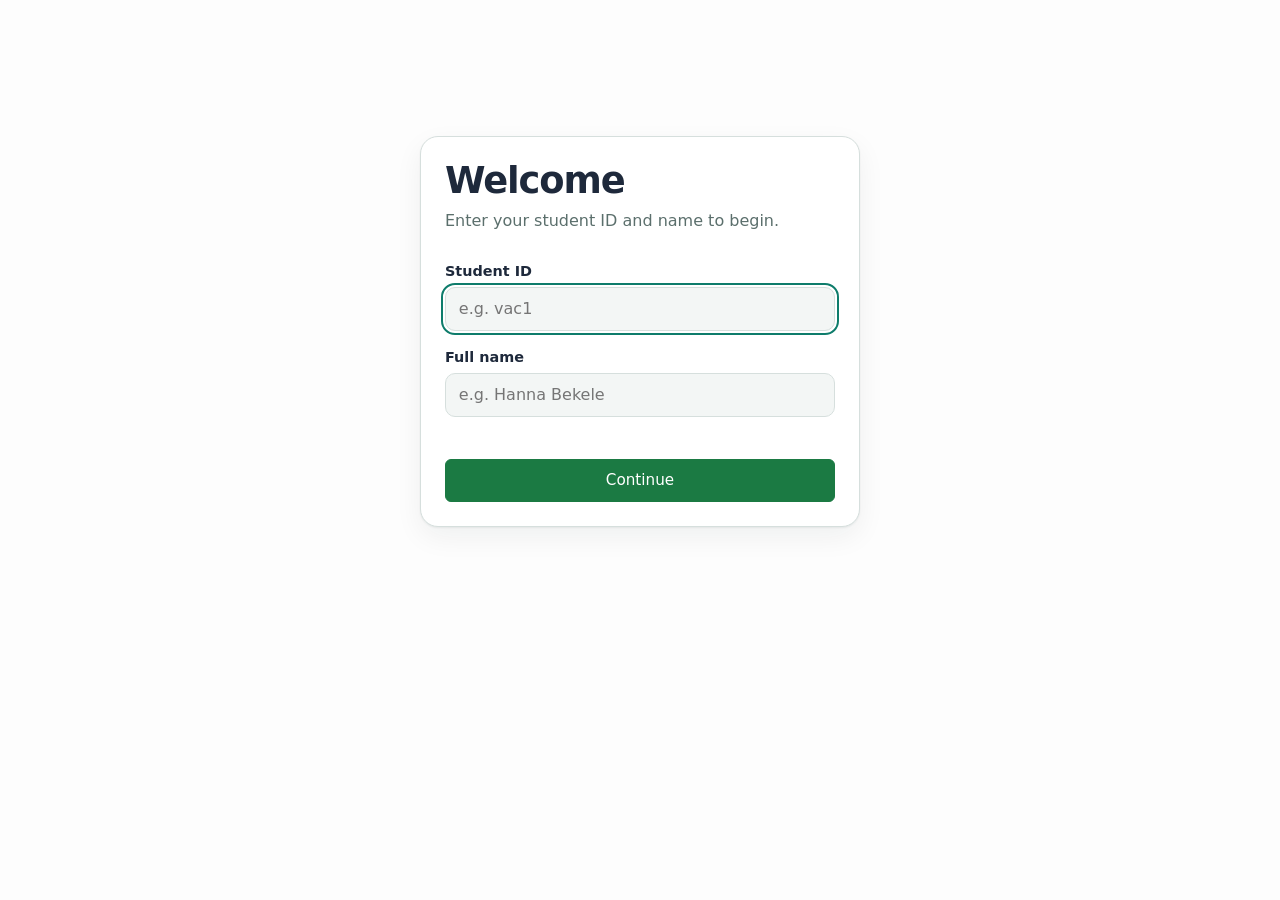
==== index.html @ 5c03b999 "Update index.html" ====
<!DOCTYPE html>
<html lang="en">
<head>
<meta charset="utf-8">
<meta name="viewport" content="width=device-width,initial-scale=1">
<title>Practice Quizzes</title>
<meta name="description" content="Practice quizzes arranged just for you.">
<link rel="stylesheet" href="style.css">
<style>
  :root {
    --osz: 1.05rem;
    --primary: #1b7a43;
    --primary-hover: #156336;
    --danger: #dc2626;
    --text: #1e293b;
    --text-muted: #64748b;
    --bg-badge: #e9ecef;
  }

  body {
    font-family: system-ui, -apple-system, BlinkMacSystemFont, "Segoe UI", Roboto, sans-serif;
    color: var(--text);
    margin: 0;
    padding: 1.5rem 1rem;
    display: flex;
    justify-content: center;
    background-color: #fdfdfd;
  }

  main {
    width: 100%;
    max-width: 680px;
  }

  /* Question Header */
  .q {
    font-size: var(--osz);
    font-weight: 600;
    line-height: 1.5;
    margin: 1.25rem 0 1rem;
  }
  .q .no {
    font-weight: 700;
    margin-right: 0.25rem;
  }

  /* --- Option Styling --- */
  .opts {
    display: flex;
    flex-direction: column;
    gap: 0.6rem;
    margin: 1.25rem 0;
  }

  .opt {
    display: flex;
    align-items: center;
    gap: 0.85rem;
    padding: 0.5rem 0.75rem;
    border-radius: 8px;
    cursor: pointer;
    user-select: none;
    font-size: var(--osz);
    color: var(--text);
    outline: none;
    transition: background-color 0.15s ease;
  }

  .opt:hover {
    background-color: #f8fafc;
  }

  .opt:focus-visible {
    box-shadow: 0 0 0 2px var(--primary);
  }

  /* Circular Badge (Unselected) */
  .opt .ltr {
    width: 32px;
    height: 32px;
    flex-shrink: 0;
    border-radius: 50%;
    background-color: var(--bg-badge);
    color: var(--text-muted);
    font-weight: 700;
    font-size: 0.95rem;
    display: inline-flex;
    align-items: center;
    justify-content: center;
    transition: background-color 0.15s ease, color 0.15s ease;
  }

  /* --- Selected Badge State --- */
  .opt.sel .ltr {
    background-color: var(--primary);
    color: #ffffff;
  }

  .opt.sel {
    font-weight: 500;
    color: #0f172a;
  }

  /* Review / Static Options on Result View */
  .opts.static {
    list-style: none;
    padding: 0;
  }
  .opts.static li {
    display: flex;
    align-items: center;
    gap: 0.75rem;
    padding: 0.4rem 0;
  }
  .opts.static li b {
    width: 28px;
    height: 28px;
    border-radius: 50%;
    background: var(--bg-badge);
    color: var(--text-muted);
    display: inline-flex;
    align-items: center;
    justify-content: center;
  }
  .opts.static li.ok b { background: var(--primary); color: #fff; }
  .opts.static li.bad b { background: var(--danger); color: #fff; }

  /* Navigation & Utility */
  .nav2 {
    display: flex;
    gap: 0.5rem;
    margin-top: 1.5rem;
    justify-content: flex-end;
  }
  .nav2 .exit { margin-right: auto; }
  .btn {
    padding: 0.55rem 1.1rem;
    border-radius: 6px;
    border: 1px solid #cbd5e1;
    background: #fff;
    font-size: 0.95rem;
    cursor: pointer;
  }
  .btn.primary {
    background: var(--primary);
    border-color: var(--primary);
    color: #fff;
    font-weight: 500;
  }
  .btn.primary:hover { background: var(--primary-hover); }
  .btn.ghost { border-color: transparent; background: transparent; }
  .btn.ghost:hover { background: #f1f5f9; }
  .btn:disabled { opacity: 0.4; cursor: not-allowed; }

  .rtop {
    display: flex;
    align-items: center;
    gap: 1rem;
    color: var(--text-muted);
    font-size: 0.9rem;
    margin-bottom: 1rem;
  }
  .prog {
    flex: 1;
    height: 6px;
    background: #e2e8f0;
    border-radius: 99px;
    overflow: hidden;
  }
  .prog i {
    display: block;
    height: 100%;
    background: var(--primary);
  }
  .exp {
    margin-top: 1rem;
    padding: 0.85rem;
    background: #f8fafc;
    border-left: 4px solid var(--primary);
    border-radius: 4px;
  }
  .toast {
    position: fixed;
    bottom: 1.5rem;
    left: 50%;
    transform: translateX(-50%);
    background: #1e293b;
    color: #fff;
    padding: 0.6rem 1.2rem;
    border-radius: 99px;
    font-size: 0.9rem;
  }
</style>
</head>
<body>
<main id="app"></main>
<div class="toast" id="toast" role="status" hidden></div>

<script src="common.js"></script>
<script>
window.$ = window.$ || (s => document.querySelector(s));
window.L = window.L || ['A', 'B', 'C', 'D', 'E', 'F', 'G', 'H'];
window.esc = window.esc || (s => String(s ?? '').replace(/&/g, '&amp;').replace(/</g, '&lt;').replace(/>/g, '&gt;').replace(/"/g, '&quot;'));
window.lsJSON = window.lsJSON || ((k, d) => { try { return JSON.parse(localStorage.getItem(k)) ?? d; } catch { return d; } });
window.lsSet = window.lsSet || ((k, v) => localStorage.setItem(k, v));
window.lsDel = window.lsDel || (k => localStorage.removeItem(k));
window.toast = window.toast || (m => {
  const t = $('#toast'); if (!t) return;
  t.textContent = m; t.hidden = false;
  clearTimeout(t._t); t._t = setTimeout(() => (t.hidden = true), 2600);
});
window.setStatus = window.setStatus || ((id, m, c) => {
  const el = $('#' + id); if (!el) return;
  el.textContent = m; el.className = 'status ' + (c || '');
});

const ALLOWED_IDS = Array.from({length: 10}, (_, i) => 'vac' + (i + 1));
const RESULTS_URL = '';
const TAGLINE = 'Practice quizzes. Your questions are arranged just for you.';
const normId = s => s.replace(/\s+/g, '').toLowerCase();
const isAllowed = id => ALLOWED_IDS.includes(normId(id));

/* ---- data ---- */
const SAMPLE = [
  { q: 'Compassion means deep sympathy for suffering plus a strong desire to:', o: ['Ignore it', 'Transfer the patient', 'Alleviate it', 'Record it'], a: 2, e: 'Compassion involves both feeling empathy and taking action to help.' },
  { q: 'Which Gradle property generates the package for the R class and BuildConfig?', o: ['applicationId', 'namespace', 'versionName', 'packageName'], a: 1, e: 'namespace controls where R and BuildConfig are generated.' },
  { q: 'What uniquely identifies your app on a device and on Google Play?', o: ['Namespace', 'Source package folder', 'Application ID', 'App label'], a: 2, e: 'The application ID is the identity of the app.' }
];
const DEMO = { id: 'demo', title: 'Sample quiz', count: SAMPLE.length };
let index = null, indexErr = false;

async function loadIndex() {
  try {
    const r = await fetch('quizzes/index.json?v=' + Date.now(), { cache: 'no-store' });
    if (!r.ok) throw 0;
    index = (await r.json()).quizzes || [];
    indexErr = false;
  } catch {
    index = [DEMO];
    indexErr = true;
  }
  return index;
}

async function loadQuiz(id) {
  if (id === 'demo') return { title: DEMO.title, questions: SAMPLE };
  const r = await fetch(`quizzes/${encodeURIComponent(id)}.json?v=${Date.now()}`, { cache: 'no-store' });
  if (!r.ok) throw new Error('Could not load that quiz.');
  return r.json();
}

/* ---- identity & shuffle ---- */
const me = {
  get() { const o = lsJSON('qm-student', null); return o && o.id && o.name && isAllowed(o.id) ? o : null; },
  set(id, name) { id = id.trim(); lsSet('qm-student', JSON.stringify({ id, name: name.trim().replace(/\s+/g, ' '), key: normId(id) })); },
  clear() { lsDel('qm-student'); }
};

function hash32(s) {
  let h = 1779033703 ^ s.length;
  for (let i = 0; i < s.length; i++) {
    h = Math.imul(h ^ s.charCodeAt(i), 3432918353);
    h = h << 13 | h >>> 19;
  }
  h = Math.imul(h ^ h >>> 16, 2246822507);
  h = Math.imul(h ^ h >>> 13, 3266489909);
  return (h ^= h >>> 16) >>> 0;
}

function seeded(seed) {
  let a = hash32(seed);
  return () => {
    a |= 0; a = a + 0x6D2B79F5 | 0;
    let t = Math.imul(a ^ a >>> 15, 1 | a);
    t = t + Math.imul(t ^ t >>> 7, 61 | t) ^ t;
    return ((t ^ t >>> 14) >>> 0) / 4294967296;
  };
}

function shuffleWith(arr, rand) {
  const a = [...arr];
  for (let n = a.length - 1; n > 0; n--) {
    const j = Math.floor(rand() * (n + 1));
    [a[n], a[j]] = [a[j], a[n]];
  }
  return a;
}

const FIXED = /\b(?:all|none|both|neither)\s+(?:of\s+)?(?:the\s+)?(?:above|these|them)\b|\b(?:both\s+)?\(?[A-D]\)?\s+(?:and|&|or)\s+\(?[A-D]\)?\b|\bany of the above\b/i;

function personalize(questions, key, quizId) {
  const rand = seeded(key + '|' + quizId);
  return shuffleWith(questions.map((q, i) => ({ ...q, qi: i })), rand).map(q => {
    if (q.o.some(t => FIXED.test(t))) return { ...q, om: q.o.map((_, i) => i) };
    const perm = shuffleWith(q.o.map((_, i) => i), rand);
    return { ...q, o: perm.map(i => q.o[i]), a: q.a > -1 ? perm.indexOf(q.a) : -1, om: perm };
  });
}

/* ---- stats & sync ---- */
const bkey = id => (me.get()?.key || '') + ':' + id;
const bump = k => { const a = lsJSON('qm-att', {}); a[k] = (a[k] || 0) + 1; lsSet('qm-att', JSON.stringify(a)); return a[k]; };
const setBest = (id, r, t) => { id = bkey(id); const b = lsJSON('qm-best', {}), o = b[id]; if (!o || r / t >= o.r / o.t) b[id] = { r, t }; lsSet('qm-best', JSON.stringify(b)); };
const prefs = { get: () => lsJSON('qm-prefs', {}), set(p) { lsSet('qm-prefs', JSON.stringify({ ...this.get(), ...p })); } };
const outbox = { get: () => lsJSON('qm-outbox', []), set(a) { lsSet('qm-outbox', JSON.stringify(a)); } };

function submitResult(right, total) {
  if (!RESULTS_URL || !total || R.sent) return;
  R.sent = true;
  const st = me.get();
  outbox.set([...outbox.get(), {
    sid: Math.random().toString(36).slice(2) + Date.now().toString(36),
    quizId: R.id, title: R.title, studentId: st.id, name: st.name,
    attempt: R.counted, score: right, total, secs: Math.round((Date.now() - R.t0) / 1000),
    answers: R.Q.map((q, k) => ({ qi: q.qi, oi: R.picks[k] == null ? -1 : q.om[R.picks[k]] }))
  }]);
  flushOutbox(true);
}

let flushing = false;
async function flushOutbox(show) {
  if (!RESULTS_URL || flushing) return;
  flushing = true;
  try {
    while (outbox.get().length > 0) {
      const p = outbox.get()[0];
      const r = await fetch(RESULTS_URL, {
        method: 'POST',
        headers: { 'Content-Type': 'text/plain;charset=utf-8' },
        body: JSON.stringify(p)
      });
      if (!r.ok) throw 0;
      const j = await r.json();
      if (!j.ok && j.error !== 'unknown student') throw 0;
      outbox.set(outbox.get().filter(x => x.sid !== p.sid));
    }
    if (show) setStatus('sub-st', 'Result submitted successfully.', 'ok');
  } catch {
    if (show) setStatus('sub-st', 'Result saved locally. It will sync automatically next time.', 'err');
  } finally {
    flushing = false;
  }
}

/* ---- views ---- */
let R = null;
const SZ = { s: '.95rem', m: '1.05rem', l: '1.25rem' };

function viewRegister() {
  $('#app').innerHTML = `<div class="reg panel"><h1>Welcome</h1>
  <p class="lede">Enter your student ID and name to begin.</p>
  <form id="reg" novalidate>
    <label class="f" for="r-id">Student ID</label><input type="text" id="r-id" maxlength="30" autocomplete="off" placeholder="e.g. vac1">
    <label class="f" for="r-name">Full name</label><input type="text" id="r-name" maxlength="60" autocomplete="name" placeholder="e.g. Hanna Bekele">
    <p class="status err" id="r-err" aria-live="polite"></p>
    <button class="btn primary">Continue</button></form></div>`;
  $('#r-id').focus();
  $('#reg').onsubmit = e => {
    e.preventDefault();
    const id = $('#r-id').value.trim(), name = $('#r-name').value.trim(), err = m => setStatus('r-err', m, 'err');
    if (!id) return err('Enter your student ID.');
    if (!isAllowed(id)) return err('This student ID is not registered. Please check and try again.');
    if (name.length < 2) return err('Enter your full name.');
    me.set(id, name);
    route();
  };
}

async function viewLibrary() {
  const st = me.get();
  if (!st) return viewRegister();
  $('#app').innerHTML = '<p class="muted">Loading quizzes…</p>';
  const list = await loadIndex(), p = prefs.get(), b = lsJSON('qm-best', {});
  $('#app').innerHTML = `
  <div class="row between"><h1 style="margin:0">Hi, ${esc(st.name.split(' ')[0])}</h1>
    <button class="btn ghost sm" id="logout">Switch student (${esc(st.id)})</button></div>
  <p class="lede">${esc(TAGLINE)}</p>
  ${indexErr ? '<p class="notice">No published quizzes found yet. Showing sample quiz.</p>' : ''}
  <div class="tools" style="display:flex;justify-content:flex-end;margin:1rem 0;">
    <label class="chk">Text size <select id="osz">${Object.entries({ s: 'Small', m: 'Medium', l: 'Large' }).map(([k, v]) => `<option value="${k}" ${(p.osz || 'm') === k ? 'selected' : ''}>${v}</option>`).join('')}</select></label>
  </div>
  <div class="cards" id="cards"></div>`;
  
  $('#logout').onclick = () => { me.clear(); R = null; route(); };

  const draw = () => {
    $('#cards').innerHTML = list.length ? list.map(x => {
      const s = b[bkey(x.id)], pct = s && Math.round(s.r / s.t * 100);
      return `<article class="qc" style="margin-bottom:1.5rem;padding:1rem;border:1px solid #e2e8f0;border-radius:8px"><h3>${esc(x.title)}</h3>
      <div class="meta" style="margin:0.5rem 0"><span>${x.count} question${x.count === 1 ? '' : 's'}</span>${s ? ` · <span class="chip">Best ${pct}%</span>` : ''}</div>
      <div class="row"><button class="btn primary" data-start="${esc(x.id)}">Start quiz</button></div></article>`;
    }).join('') : '<p class="empty">No quizzes available yet.</p>';
  };
  draw();
  
  const save = () => {
    prefs.set({ osz: $('#osz').value });
    document.documentElement.style.setProperty('--osz', SZ[$('#osz').value]);
  };
  $('#osz').onchange = save;
  save();

  $('#cards').onclick = async e => {
    const btn = e.target.closest('[data-start]');
    if (!btn) return;
    btn.disabled = true;
    try {
      const quiz = await loadQuiz(btn.dataset.start);
      if (!quiz.questions?.length) throw new Error('This quiz is empty.');
      const Q = personalize(quiz.questions, st.key, btn.dataset.start);
      R = { t0: Date.now(), id: btn.dataset.start, title: quiz.title, Q, mode: 'quiz', i: 0, picks: Array(Q.length).fill(null) };
      drawRun();
    } catch (err) {
      toast(err.message || 'Could not open quiz.');
      btn.disabled = false;
    }
  };
}

const head = () => `<div class="rtop"><strong>${esc(R.title)}</strong><div class="prog" aria-hidden="true"><i style="width:${Math.round((R.i + 1) / R.Q.length * 100)}%"></i></div><span class="cnt">${R.i + 1} / ${R.Q.length}</span></div>`;
const drawRun = () => { window.scrollTo({ top: 0 }); drawQuiz(); };

function drawQuiz() {
  const q = R.Q[R.i], p = R.picks[R.i], last = R.i === R.Q.length - 1;
  $('#app').innerHTML = `${head()}
  <h2 class="q"><span class="no">${R.i + 1}.</span> ${esc(q.q)}</h2>
  <div class="opts" role="radiogroup" aria-label="Answers">${q.o.map((t, k) => {
    const c = 'opt' + (p === k ? ' sel' : '');
    const isFocusable = p === k || (p == null && k === 0);
    return `<div class="${c}" data-k="${k}" role="radio" aria-checked="${p === k}" tabindex="${isFocusable ? 0 : -1}"><span class="ltr">${L[k]}</span><span>${esc(t)}</span></div>`;
  }).join('')}</div>
  <div class="nav2"><button class="btn ghost exit" data-act="exit">Exit</button>
    <button class="btn ghost" data-act="prev" ${R.i ? '' : 'disabled'}>Previous</button>
    <button class="btn primary" data-act="next">${last ? 'Finish' : 'Next'}</button></div>`;
}

function pick(k) {
  const q = R.Q[R.i];
  if (k < 0 || k >= q.o.length) return;
  R.picks[R.i] = k;
  drawQuiz();
  $('.opt.sel')?.focus();
}

function drawResult() {
  window.scrollTo({ top: 0 });
  R.mode = 'result';
  const { Q, picks } = R, n = Q.filter(q => q.a > -1).length, right = Q.filter((q, k) => picks[k] === q.a).length, skipped = picks.filter(p => p == null).length, pct = n ? Math.round(right / n * 100) : 0, st = me.get();
  if (n) setBest(R.id, right, n);
  const attempt = R.counted || (R.counted = bump(bkey(R.id)));
  R.slip = `Quiz: ${R.title}\nStudent: ${st.name} (${st.id})\nScore: ${right} / ${n} (${pct}%)\nAttempt: ${attempt}\nDate: ${new Date().toLocaleString()}`;
  queueMicrotask(() => submitResult(right, n));
  
  $('#app').innerHTML = `
  <div class="panel score" style="text-align:center;margin:1.5rem 0;"><div class="big" style="font-size:2.5rem;font-weight:700;">${right}<small style="font-size:1.2rem;color:var(--text-muted)"> / ${n}</small></div>
    <p>${n ? `${pct}% correct${skipped ? `, ${skipped} unanswered` : ''}. ${pct >= 80 ? 'Strong result!' : pct >= 50 ? 'Good progress. Review misses below.' : 'Review answers below.'}` : 'This quiz has no answer key.'}</p></div>
  <div class="panel" style="padding:1rem;background:#f8fafc;border-radius:8px"><h2>Result slip</h2><pre style="background:#fff;padding:1rem;border:1px solid #e2e8f0;border-radius:4px">${esc(R.slip)}</pre>
    <div class="row" style="margin-top:.8rem;display:flex;gap:0.5rem"><button class="btn sm" data-act="copy">Copy</button></div>
    <p class="status info" id="sub-st" aria-live="polite"></p></div>
  <h2 style="margin:2rem 0 1rem">Answer key</h2>
  ${Q.map((q, k) => {
    const p = picks[k], nk = q.a < 0, ok = p === q.a;
    return `<article class="rev" style="margin-bottom:1.5rem;padding:1rem;border-left:4px solid ${nk || p == null ? '#94a3b8' : ok ? 'var(--primary)' : 'var(--danger)'};background:#fdfdfd;border-radius:4px">
    <div class="rh" style="display:flex;justify-content:space-between;color:var(--text-muted);font-size:0.85rem"><span>Question ${k + 1}</span><span>${nk ? 'No answer' : p == null ? 'Skipped' : ok ? 'Correct' : 'Incorrect'}</span></div>
    <p class="q sm">${esc(q.q)}</p>
    <ul class="opts static">${q.o.map((t, j) => `<li class="${j === q.a ? 'ok' : j === p && !nk ? 'bad' : ''}"><b>${L[j]}</b><span>${esc(t)}</span></li>`).join('')}</ul>
    ${q.e ? `<p class="exp">${esc(q.e)}</p>` : ''}</article>`;
  }).join('')}`;
}

const ACTIONS = {
  exit() { R = null; route(); },
  prev() { R.i--; drawRun(); },
  next() {
    if (R.i === R.Q.length - 1) return drawResult();
    R.i = (R.i + 1) % R.Q.length;
    drawRun();
  },
  copy() { navigator.clipboard?.writeText(R.slip).then(() => toast('Copied'), () => toast('Select text to copy.')); }
};

const route = () => R ? drawRun() : viewLibrary();

/* ---- events ---- */
$('#app').addEventListener('click', e => {
  if (!R) return;
  const o = e.target.closest('.opts .opt[data-k]');
  if (o && R.mode === 'quiz') return pick(+o.dataset.k);
  const a = e.target.closest('[data-act]');
  if (a) ACTIONS[a.dataset.act]?.();
});

$('#app').addEventListener('keydown', e => {
  if (!R || (e.key !== ' ' && e.key !== 'Enter')) return;
  if (R.mode === 'quiz' && e.target.matches('.opts .opt[data-k]')) { e.preventDefault(); pick(+e.target.dataset.k); }
});

addEventListener('keydown', e => {
  if (!R || R.mode === 'result' || e.target.matches('textarea,input,select') || e.ctrlKey || e.metaKey || e.altKey) return;
  if (e.key === 'ArrowRight') return ACTIONS.next();
  if (e.key === 'ArrowLeft' && R.i > 0) return ACTIONS.prev();
  if (R.mode === 'quiz') {
    const d = /^[1-8]$/.test(e.key) ? +e.key - 1 : e.key.length === 1 ? 'abcdefgh'.indexOf(e.key.toLowerCase()) : -1;
    if (d > -1) pick(d);
  }
});

route();
if (me.get()) flushOutbox(false);
</script>
</body>
</html>
---- style.css ----
:root{color-scheme:light dark;--bg:#f3f6f5;--panel:#fff;--ink:#112220;--muted:#5b6f6c;--line:#d6dfdd;--accent:#0e7c6b;--on:#fff;--soft:#e3f2ef;--ok:#17803f;--bad:#c2412d;--warn:#9a6700;--shadow:0 1px 2px #11222010,0 10px 28px #1122200f}
@media(prefers-color-scheme:dark){:root{--bg:#0c1413;--panel:#132120;--ink:#e6efed;--muted:#8fa5a1;--line:#243736;--accent:#3cc9b0;--on:#06201b;--soft:#173331;--ok:#4cd18a;--bad:#ff8b78;--warn:#e3b341;--shadow:none}}
*{box-sizing:border-box}
[hidden]{display:none!important}
body{margin:0;background:var(--bg);color:var(--ink);font:400 1rem/1.55 ui-sans-serif,system-ui,-apple-system,"Segoe UI",Roboto,sans-serif;min-height:100vh;-webkit-text-size-adjust:100%}
:focus-visible{outline:2px solid var(--accent);outline-offset:2px}
main{max-width:980px;margin:0 auto;padding:clamp(1.5rem,5vw,3rem) 1.1rem 3rem}
h1{font-size:clamp(1.9rem,6vw,2.7rem);line-height:1.1;letter-spacing:-.03em;margin:0 0 .5rem}
h2{font-size:1.2rem;margin:0 0 .6rem}
.lede{color:var(--muted);margin:0 0 1.6rem;max-width:56ch}
.panel{background:var(--panel);border:1px solid var(--line);border-radius:18px;padding:clamp(1rem,3vw,1.5rem);box-shadow:var(--shadow);margin-bottom:1.1rem}
.btn{font:inherit;font-weight:600;border:1px solid var(--line);background:var(--panel);color:inherit;padding:.6rem 1.05rem;border-radius:10px;cursor:pointer;transition:background .15s,transform .1s;display:inline-block}
.btn:hover{background:var(--soft)}
.btn:active{transform:scale(.98)}
.btn.primary{background:var(--accent);border-color:var(--accent);color:var(--on)}
.btn.primary:hover{filter:brightness(1.08)}
.btn.ghost{border-color:transparent;background:none;color:var(--muted)}
.btn.ghost:hover{background:var(--soft);color:var(--ink)}
.btn.danger{color:var(--bad)}
.btn.sm{padding:.3rem .7rem;font-size:.88rem}
.btn:disabled{opacity:.45;cursor:not-allowed}
.row{display:flex;flex-wrap:wrap;gap:.5rem;align-items:center}
.between{justify-content:space-between;align-items:baseline;margin-bottom:.4rem}
.muted{color:var(--muted)}
input[type=text],input[type=password],input[type=search],textarea,select{font:inherit;color:inherit;background:var(--bg);border:1.5px solid var(--line);border-radius:10px;padding:.55rem .8rem;width:100%}
select{width:auto}
textarea{min-height:200px;resize:vertical;font:.9rem/1.5 ui-monospace,monospace}
textarea.drag{border-color:var(--accent);background:var(--soft)}
label.f{display:block;font-weight:600;font-size:.9rem;margin:.9rem 0 .3rem}
label.f small{font-weight:400;color:var(--muted)}
.chk{display:flex;gap:.5rem;align-items:center;cursor:pointer;font-size:.95rem}
.chk input{accent-color:var(--accent);width:1.05rem;height:1.05rem}
.chip{display:inline-block;padding:.1rem .55rem;border-radius:99px;background:var(--soft);font-weight:600;font-size:.8rem}
.chip.ok{background:color-mix(in srgb,var(--ok) 18%,transparent);color:var(--ok)}
.chip.warn{background:color-mix(in srgb,var(--warn) 18%,transparent);color:var(--warn)}
.status{font-size:.92rem;margin:.6rem 0 0;min-height:1.3em}
.status.ok{color:var(--ok)}.status.err{color:var(--bad)}.status.info{color:var(--muted)}
.toast{position:fixed;left:50%;bottom:1.2rem;transform:translateX(-50%);background:var(--ink);color:var(--bg);padding:.65rem 1.1rem;border-radius:12px;font-weight:600;box-shadow:0 8px 30px #0004;z-index:20;max-width:90vw}
.reg{max-width:440px;margin:clamp(1rem,10vh,4rem) auto 0}
.reg h1{font-size:clamp(1.8rem,6vw,2.3rem)}
.reg .btn{width:100%;margin-top:.8rem}
pre{background:var(--bg);border:1px solid var(--line);border-radius:10px;padding:.8rem 1rem;overflow-x:auto;font:.85rem/1.5 ui-monospace,monospace;white-space:pre-wrap;margin:.5rem 0 0}
code{font:.88em ui-monospace,monospace;background:var(--bg);padding:.1em .35em;border-radius:5px}
details{color:var(--muted);font-size:.92rem;margin-top:.8rem}
summary{cursor:pointer;font-weight:600;color:var(--ink)}
.no{color:var(--accent);font-weight:700}

/* letter bubbles */
.ltr{flex:none;display:grid;place-items:center;width:1.8em;height:1.8em;border-radius:50%;font:inherit;font-size:.9em;font-weight:700;color:var(--muted);background:none;border:1.5px solid var(--line);transition:.15s}
.opt:hover .ltr,.ed .ltr:hover{color:var(--accent);border-color:var(--accent)}
.opt.sel .ltr{border-color:var(--accent);color:var(--ink);background:var(--soft)}
.opt.ok .ltr{border-color:var(--ok);color:var(--on);background:var(--ok)}
.opt.bad .ltr{border-color:var(--bad);color:var(--on);background:var(--bad)}

/* student: library */
.tools{display:flex;flex-wrap:wrap;gap:.8rem 1.4rem;align-items:center;margin-bottom:1.2rem}
.tools .search{flex:1 1 220px}
.cards{display:grid;grid-template-columns:repeat(auto-fill,minmax(270px,1fr));gap:1rem}
.qc{background:var(--panel);border:1px solid var(--line);border-radius:16px;padding:1.1rem;display:flex;flex-direction:column;gap:.5rem;box-shadow:var(--shadow);transition:transform .15s,border-color .15s}
.qc:hover{transform:translateY(-2px);border-color:var(--accent)}
.qc h3{margin:0;font-size:1.1rem;line-height:1.3;overflow-wrap:anywhere}
.meta{display:flex;flex-wrap:wrap;gap:.4rem;color:var(--muted);font-size:.85rem}
.qc .row{margin-top:auto;padding-top:.5rem}
.empty{text-align:center;padding:2.5rem 1rem;color:var(--muted)}
.notice{padding:.7rem 1rem;border-radius:12px;background:var(--soft);font-size:.92rem;margin-bottom:1rem}

/* student: run */
.rtop{display:flex;align-items:center;gap:.8rem;margin-bottom:1.2rem}
.rtop strong{overflow:hidden;text-overflow:ellipsis;white-space:nowrap}
.prog{flex:1;height:6px;background:var(--line);border-radius:9px;overflow:hidden;min-width:60px}
.prog i{display:block;height:100%;background:var(--accent);transition:width .3s}
.cnt{color:var(--muted);font-weight:600;font-size:.9rem;white-space:nowrap}
.q{font-size:clamp(1.2rem,4vw,1.5rem);line-height:1.35;font-weight:600;margin:0 0 1.25rem;white-space:pre-wrap;overflow-wrap:anywhere}
.q.sm{font-size:1.05rem;margin-bottom:.8rem}
.opts{display:grid;gap:.25rem;list-style:none;margin:0;padding:0;font-size:var(--osz,1.1rem)}
.opt{display:flex;gap:.7rem;align-items:flex-start;padding:.45rem .6rem;border-radius:10px;cursor:pointer;transition:background .15s}
.opts .opt:hover{background:var(--soft)}
.opt.lock{cursor:default}.opt.lock:hover{background:none}
.opt>span:last-child{flex:1;padding-top:.15em;overflow-wrap:anywhere}
.static li{display:flex;gap:.6rem;align-items:baseline;padding:.25rem 0}
.static b{flex:none;min-width:1.5em;color:var(--muted)}
.static b::after{content:"."}
.static span{flex:1;overflow-wrap:anywhere}
.static .ok,.static .ok b{color:var(--ok);font-weight:700}
.static .bad,.static .bad b{color:var(--bad);font-weight:700}
.static em{font-style:normal;font-size:.82rem;font-weight:600;white-space:nowrap}
.exp{margin:1.1rem 0 0;padding:.8rem 1rem;border-left:3px solid var(--accent);background:var(--soft);border-radius:0 10px 10px 0;overflow-wrap:anywhere}
.nav2{display:flex;justify-content:space-between;gap:.6rem;margin-top:1.75rem}
.nav2 .exit{margin-right:auto}
.wrap{perspective:1400px}
.card{display:grid;transform-style:preserve-3d;transition:transform .55s cubic-bezier(.3,.7,.2,1);cursor:pointer;border-radius:18px}
.card.flipped{transform:rotateY(180deg)}
.face{grid-area:1/1;display:flex;flex-direction:column;min-height:340px;padding:clamp(1.1rem,4vw,1.75rem);background:var(--panel);border:1px solid var(--line);border-radius:18px;box-shadow:var(--shadow);backface-visibility:hidden;-webkit-backface-visibility:hidden}
.back{transform:rotateY(180deg);background:var(--soft)}
.back .exp{background:var(--panel)}
.qno{margin:0 0 .8rem;color:var(--muted);font-weight:600}
.hint{margin:auto 0 0;padding-top:1rem;color:var(--muted);font-size:.88rem;text-align:center}
.ans{display:flex;gap:.9rem;align-items:flex-start;font-size:1.25rem;font-weight:600;line-height:1.4}
.ans b{flex:none;width:2.4rem;height:2.4rem;display:grid;place-items:center;border-radius:10px;background:var(--ok);color:var(--on)}
.ans span{padding-top:.3rem;overflow-wrap:anywhere}
.score{text-align:center;padding:1.5rem 1rem}
.big{font-size:clamp(3.5rem,16vw,5.5rem);font-weight:700;letter-spacing:-.04em;line-height:1}
.big small{font-size:.4em;color:var(--muted);font-weight:500;letter-spacing:0}
.score p{color:var(--muted);margin:.6rem 0 0}
.actions{display:flex;flex-wrap:wrap;justify-content:center;gap:.6rem;margin:1.2rem 0}
.rev{background:var(--panel);border:1px solid var(--line);border-left-width:4px;border-radius:14px;padding:1rem 1.1rem;margin-bottom:.9rem}
.rev.ok{border-left-color:var(--ok)}.rev.bad{border-left-color:var(--bad)}.rev.skip{border-left-color:var(--muted)}
.rh{display:flex;justify-content:space-between;color:var(--muted);font-weight:600;margin-bottom:.4rem}
.rev.ok .rh span:last-child{color:var(--ok)}.rev.bad .rh span:last-child{color:var(--bad)}

/* teacher */
.grid2{display:grid;grid-template-columns:1fr 1fr;gap:.8rem}
@media(max-width:560px){.grid2{grid-template-columns:1fr}}
.steps{counter-reset:s}
.steps>.panel.n>h2::before{counter-increment:s;content:counter(s);display:inline-grid;place-items:center;width:1.7rem;height:1.7rem;margin-right:.6rem;border-radius:50%;background:var(--accent);color:var(--on);font-size:.9rem}
.ed{border:1px solid var(--line);border-radius:12px;padding:.8rem .9rem;margin-top:.7rem;background:var(--bg)}
.ed.miss{border-color:var(--warn)}
.edh{display:flex;gap:.6rem;align-items:flex-start;font-weight:600;overflow-wrap:anywhere}
.edh span{flex:1;white-space:pre-wrap}
.ed .opt{align-items:center;padding:.2rem 0;font-size:.97rem;cursor:default}
.ed .ltr{cursor:pointer}
.ed input{margin-top:.4rem;font-size:.9rem;padding:.4rem .7rem}
.list{list-style:none;margin:0;padding:0}
.list li{display:flex;flex-wrap:wrap;gap:.5rem;align-items:center;padding:.7rem 0;border-top:1px solid var(--line)}
.list li:first-child{border-top:0}
.list .t{flex:1 1 200px;min-width:0;overflow-wrap:anywhere}
.list small{display:block;color:var(--muted)}
.sticky{position:sticky;bottom:0;background:var(--panel);padding:.8rem 0 .2rem;margin-top:1rem;border-top:1px solid var(--line)}
.foot{margin-top:2rem;color:var(--muted);font-size:.85rem;text-align:center}
@media(prefers-reduced-motion:reduce){*{transition:none!important}}
@media(max-width:520px){.nav2 .btn{padding-inline:.8rem}}
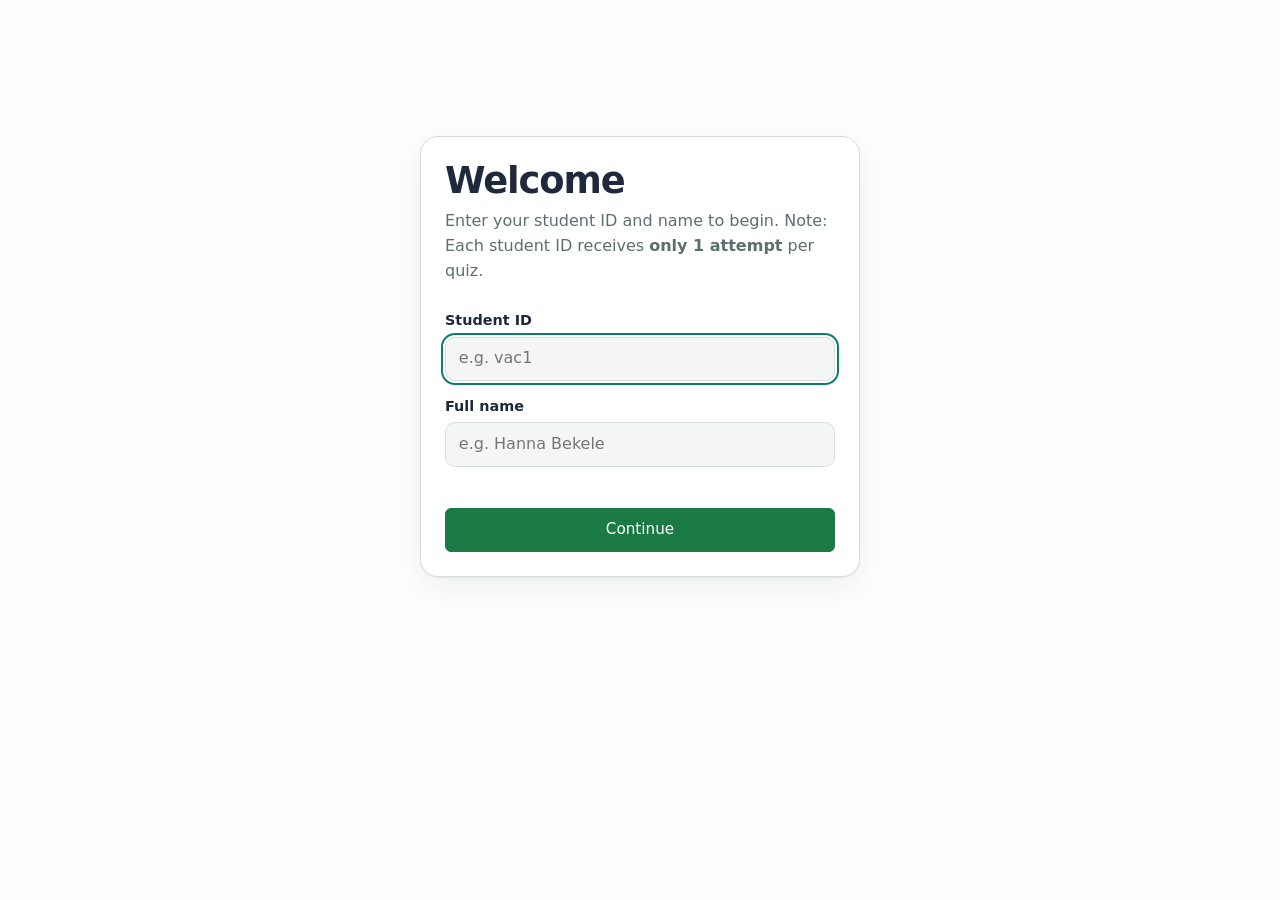
==== commit d3b6d3ec: "Update index.html" ====
--- a/index.html
+++ b/index.html
@@ -150,7 +150,7 @@
   .btn.primary:hover { background: var(--primary-hover); }
   .btn.ghost { border-color: transparent; background: transparent; }
   .btn.ghost:hover { background: #f1f5f9; }
-  .btn:disabled { opacity: 0.4; cursor: not-allowed; }
+  .btn:disabled { opacity: 0.55; cursor: not-allowed; }
 
   .rtop {
     display: flex;
@@ -189,6 +189,16 @@
     padding: 0.6rem 1.2rem;
     border-radius: 99px;
     font-size: 0.9rem;
+    z-index: 999;
+  }
+  .warning-badge {
+    display: inline-block;
+    padding: 0.2rem 0.6rem;
+    background: #fee2e2;
+    color: #991b1b;
+    border-radius: 4px;
+    font-size: 0.8rem;
+    font-weight: 600;
   }
 </style>
 </head>
@@ -216,7 +226,7 @@
 
 const ALLOWED_IDS = Array.from({length: 10}, (_, i) => 'vac' + (i + 1));
 const RESULTS_URL = '';
-const TAGLINE = 'Practice quizzes. Your questions are arranged just for you.';
+const TAGLINE = 'Only one attempt is allowed per student ID. Questions are arranged uniquely for you.';
 const normId = s => s.replace(/\s+/g, '').toLowerCase();
 const isAllowed = id => ALLOWED_IDS.includes(normId(id));
 
@@ -299,6 +309,7 @@
 
 /* ---- stats & sync ---- */
 const bkey = id => (me.get()?.key || '') + ':' + id;
+const hasAttempted = id => (lsJSON('qm-att', {})[bkey(id)] || 0) >= 1;
 const bump = k => { const a = lsJSON('qm-att', {}); a[k] = (a[k] || 0) + 1; lsSet('qm-att', JSON.stringify(a)); return a[k]; };
 const setBest = (id, r, t) => { id = bkey(id); const b = lsJSON('qm-best', {}), o = b[id]; if (!o || r / t >= o.r / o.t) b[id] = { r, t }; lsSet('qm-best', JSON.stringify(b)); };
 const prefs = { get: () => lsJSON('qm-prefs', {}), set(p) { lsSet('qm-prefs', JSON.stringify({ ...this.get(), ...p })); } };
@@ -311,7 +322,7 @@
   outbox.set([...outbox.get(), {
     sid: Math.random().toString(36).slice(2) + Date.now().toString(36),
     quizId: R.id, title: R.title, studentId: st.id, name: st.name,
-    attempt: R.counted, score: right, total, secs: Math.round((Date.now() - R.t0) / 1000),
+    attempt: 1, score: right, total, secs: Math.round((Date.now() - R.t0) / 1000),
     answers: R.Q.map((q, k) => ({ qi: q.qi, oi: R.picks[k] == null ? -1 : q.om[R.picks[k]] }))
   }]);
   flushOutbox(true);
@@ -348,7 +359,7 @@
 
 function viewRegister() {
   $('#app').innerHTML = `<div class="reg panel"><h1>Welcome</h1>
-  <p class="lede">Enter your student ID and name to begin.</p>
+  <p class="lede">Enter your student ID and name to begin. Note: Each student ID receives <strong>only 1 attempt</strong> per quiz.</p>
   <form id="reg" novalidate>
     <label class="f" for="r-id">Student ID</label><input type="text" id="r-id" maxlength="30" autocomplete="off" placeholder="e.g. vac1">
     <label class="f" for="r-name">Full name</label><input type="text" id="r-name" maxlength="60" autocomplete="name" placeholder="e.g. Hanna Bekele">
@@ -372,8 +383,8 @@
   $('#app').innerHTML = '<p class="muted">Loading quizzes…</p>';
   const list = await loadIndex(), p = prefs.get(), b = lsJSON('qm-best', {});
   $('#app').innerHTML = `
-  <div class="row between"><h1 style="margin:0">Hi, ${esc(st.name.split(' ')[0])}</h1>
-    <button class="btn ghost sm" id="logout">Switch student (${esc(st.id)})</button></div>
+  <div class="row between"><h1 style="margin:0">Hi, ${esc(st.name.split(' ')[0])} (${esc(st.id)})</h1>
+    <button class="btn ghost sm" id="logout">Logout</button></div>
   <p class="lede">${esc(TAGLINE)}</p>
   ${indexErr ? '<p class="notice">No published quizzes found yet. Showing sample quiz.</p>' : ''}
   <div class="tools" style="display:flex;justify-content:flex-end;margin:1rem 0;">
@@ -385,10 +396,18 @@
 
   const draw = () => {
     $('#cards').innerHTML = list.length ? list.map(x => {
+      const alreadyDone = hasAttempted(x.id);
       const s = b[bkey(x.id)], pct = s && Math.round(s.r / s.t * 100);
       return `<article class="qc" style="margin-bottom:1.5rem;padding:1rem;border:1px solid #e2e8f0;border-radius:8px"><h3>${esc(x.title)}</h3>
-      <div class="meta" style="margin:0.5rem 0"><span>${x.count} question${x.count === 1 ? '' : 's'}</span>${s ? ` · <span class="chip">Best ${pct}%</span>` : ''}</div>
-      <div class="row"><button class="btn primary" data-start="${esc(x.id)}">Start quiz</button></div></article>`;
+      <div class="meta" style="margin:0.5rem 0">
+        <span>${x.count} question${x.count === 1 ? '' : 's'}</span>
+        ${alreadyDone ? ` · <span class="warning-badge">Completed (${s ? `${s.r}/${s.t}` : 'Attempted'})</span>` : ''}
+      </div>
+      <div class="row">
+        ${alreadyDone
+          ? `<button class="btn" disabled>Completed (No re-takes allowed)</button>`
+          : `<button class="btn primary" data-start="${esc(x.id)}">Start quiz</button>`}
+      </div></article>`;
     }).join('') : '<p class="empty">No quizzes available yet.</p>';
   };
   draw();
@@ -403,12 +422,17 @@
   $('#cards').onclick = async e => {
     const btn = e.target.closest('[data-start]');
     if (!btn) return;
+    const qid = btn.dataset.start;
+    if (hasAttempted(qid)) {
+      toast('You have already taken this quiz. No second attempts are allowed.');
+      return;
+    }
     btn.disabled = true;
     try {
-      const quiz = await loadQuiz(btn.dataset.start);
+      const quiz = await loadQuiz(qid);
       if (!quiz.questions?.length) throw new Error('This quiz is empty.');
-      const Q = personalize(quiz.questions, st.key, btn.dataset.start);
-      R = { t0: Date.now(), id: btn.dataset.start, title: quiz.title, Q, mode: 'quiz', i: 0, picks: Array(Q.length).fill(null) };
+      const Q = personalize(quiz.questions, st.key, qid);
+      R = { t0: Date.now(), id: qid, title: quiz.title, Q, mode: 'quiz', i: 0, picks: Array(Q.length).fill(null) };
       drawRun();
     } catch (err) {
       toast(err.message || 'Could not open quiz.');
@@ -446,14 +470,19 @@
   window.scrollTo({ top: 0 });
   R.mode = 'result';
   const { Q, picks } = R, n = Q.filter(q => q.a > -1).length, right = Q.filter((q, k) => picks[k] === q.a).length, skipped = picks.filter(p => p == null).length, pct = n ? Math.round(right / n * 100) : 0, st = me.get();
+  
+  // Permanently burn/record attempt for this student ID
+  bump(bkey(R.id));
   if (n) setBest(R.id, right, n);
-  const attempt = R.counted || (R.counted = bump(bkey(R.id)));
-  R.slip = `Quiz: ${R.title}\nStudent: ${st.name} (${st.id})\nScore: ${right} / ${n} (${pct}%)\nAttempt: ${attempt}\nDate: ${new Date().toLocaleString()}`;
+  
+  R.slip = `Quiz: ${R.title}\nStudent: ${st.name} (${st.id})\nScore: ${right} / ${n} (${pct}%)\nAttempt: 1 (Final)\nDate: ${new Date().toLocaleString()}`;
   queueMicrotask(() => submitResult(right, n));
   
   $('#app').innerHTML = `
   <div class="panel score" style="text-align:center;margin:1.5rem 0;"><div class="big" style="font-size:2.5rem;font-weight:700;">${right}<small style="font-size:1.2rem;color:var(--text-muted)"> / ${n}</small></div>
-    <p>${n ? `${pct}% correct${skipped ? `, ${skipped} unanswered` : ''}. ${pct >= 80 ? 'Strong result!' : pct >= 50 ? 'Good progress. Review misses below.' : 'Review answers below.'}` : 'This quiz has no answer key.'}</p></div>
+    <p>${n ? `${pct}% correct${skipped ? `, ${skipped} unanswered` : ''}.` : 'This quiz has no answer key.'}</p>
+    <p style="color:var(--text-muted);font-size:0.9rem;">Your attempt has been submitted and recorded. No retakes are permitted.</p>
+  </div>
   <div class="panel" style="padding:1rem;background:#f8fafc;border-radius:8px"><h2>Result slip</h2><pre style="background:#fff;padding:1rem;border:1px solid #e2e8f0;border-radius:4px">${esc(R.slip)}</pre>
     <div class="row" style="margin-top:.8rem;display:flex;gap:0.5rem"><button class="btn sm" data-act="copy">Copy</button></div>
     <p class="status info" id="sub-st" aria-live="polite"></p></div>
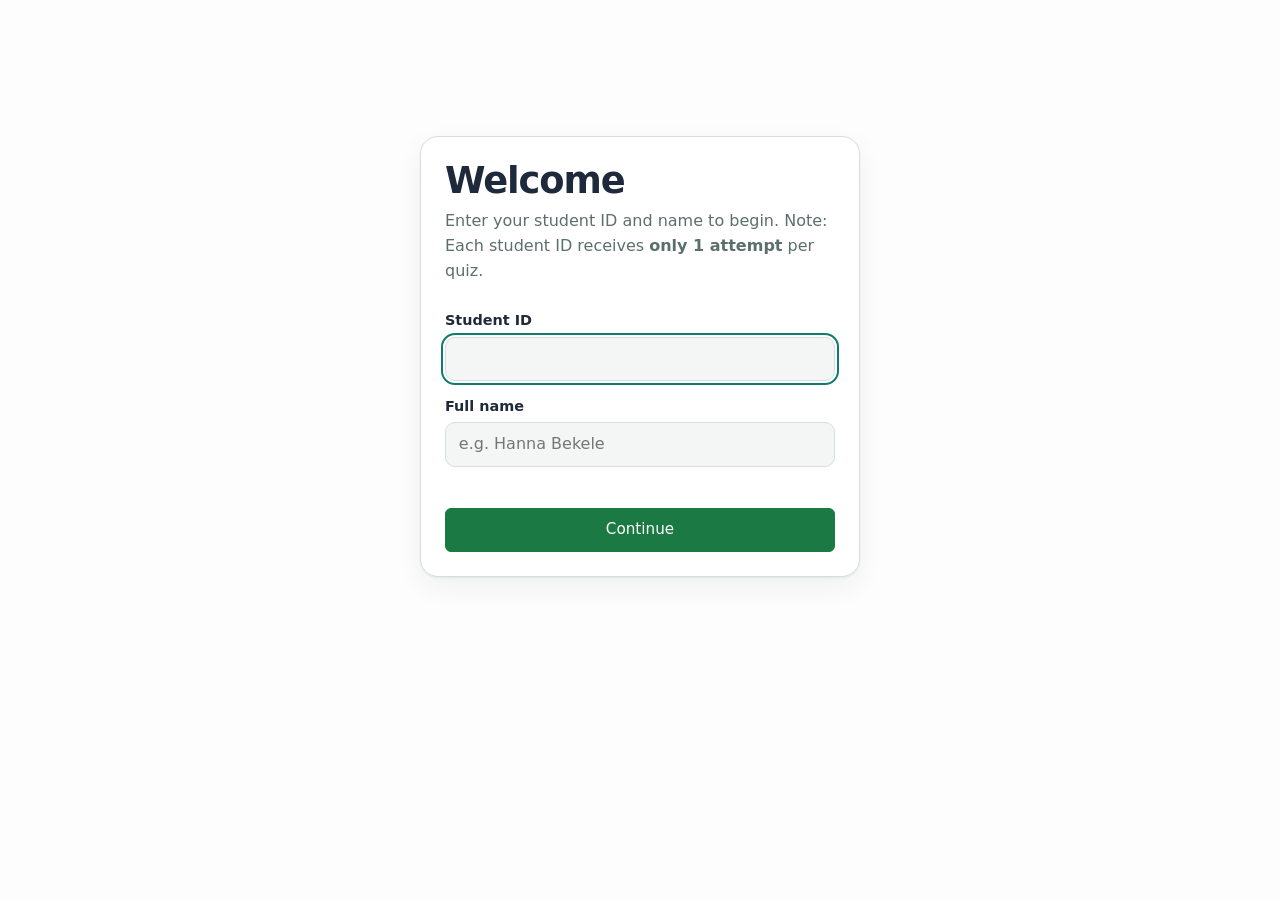
==== commit e064ad7d: "Update index.html" ====
--- a/index.html
+++ b/index.html
@@ -101,30 +101,6 @@
     color: #0f172a;
   }
 
-  /* Review / Static Options on Result View */
-  .opts.static {
-    list-style: none;
-    padding: 0;
-  }
-  .opts.static li {
-    display: flex;
-    align-items: center;
-    gap: 0.75rem;
-    padding: 0.4rem 0;
-  }
-  .opts.static li b {
-    width: 28px;
-    height: 28px;
-    border-radius: 50%;
-    background: var(--bg-badge);
-    color: var(--text-muted);
-    display: inline-flex;
-    align-items: center;
-    justify-content: center;
-  }
-  .opts.static li.ok b { background: var(--primary); color: #fff; }
-  .opts.static li.bad b { background: var(--danger); color: #fff; }
-
   /* Navigation & Utility */
   .nav2 {
     display: flex;
@@ -312,7 +288,6 @@
 const hasAttempted = id => (lsJSON('qm-att', {})[bkey(id)] || 0) >= 1;
 const bump = k => { const a = lsJSON('qm-att', {}); a[k] = (a[k] || 0) + 1; lsSet('qm-att', JSON.stringify(a)); return a[k]; };
 const setBest = (id, r, t) => { id = bkey(id); const b = lsJSON('qm-best', {}), o = b[id]; if (!o || r / t >= o.r / o.t) b[id] = { r, t }; lsSet('qm-best', JSON.stringify(b)); };
-const prefs = { get: () => lsJSON('qm-prefs', {}), set(p) { lsSet('qm-prefs', JSON.stringify({ ...this.get(), ...p })); } };
 const outbox = { get: () => lsJSON('qm-outbox', []), set(a) { lsSet('qm-outbox', JSON.stringify(a)); } };
 
 function submitResult(right, total) {
@@ -355,13 +330,12 @@
 
 /* ---- views ---- */
 let R = null;
-const SZ = { s: '.95rem', m: '1.05rem', l: '1.25rem' };
 
 function viewRegister() {
   $('#app').innerHTML = `<div class="reg panel"><h1>Welcome</h1>
   <p class="lede">Enter your student ID and name to begin. Note: Each student ID receives <strong>only 1 attempt</strong> per quiz.</p>
   <form id="reg" novalidate>
-    <label class="f" for="r-id">Student ID</label><input type="text" id="r-id" maxlength="30" autocomplete="off" placeholder="e.g. vac1">
+    <label class="f" for="r-id">Student ID</label><input type="text" id="r-id" maxlength="30" autocomplete="off">
     <label class="f" for="r-name">Full name</label><input type="text" id="r-name" maxlength="60" autocomplete="name" placeholder="e.g. Hanna Bekele">
     <p class="status err" id="r-err" aria-live="polite"></p>
     <button class="btn primary">Continue</button></form></div>`;
@@ -381,15 +355,12 @@
   const st = me.get();
   if (!st) return viewRegister();
   $('#app').innerHTML = '<p class="muted">Loading quizzes…</p>';
-  const list = await loadIndex(), p = prefs.get(), b = lsJSON('qm-best', {});
+  const list = await loadIndex(), b = lsJSON('qm-best', {});
   $('#app').innerHTML = `
-  <div class="row between"><h1 style="margin:0">Hi, ${esc(st.name.split(' ')[0])} (${esc(st.id)})</h1>
+  <div class="row between" style="display:flex;justify-content:space-between;align-items:center;margin-bottom:0.5rem;"><h1 style="margin:0">Hi, ${esc(st.name.split(' ')[0])} (${esc(st.id)})</h1>
     <button class="btn ghost sm" id="logout">Logout</button></div>
-  <p class="lede">${esc(TAGLINE)}</p>
+  <p class="lede" style="margin-top:0.25rem;margin-bottom:1.5rem;">${esc(TAGLINE)}</p>
   ${indexErr ? '<p class="notice">No published quizzes found yet. Showing sample quiz.</p>' : ''}
-  <div class="tools" style="display:flex;justify-content:flex-end;margin:1rem 0;">
-    <label class="chk">Text size <select id="osz">${Object.entries({ s: 'Small', m: 'Medium', l: 'Large' }).map(([k, v]) => `<option value="${k}" ${(p.osz || 'm') === k ? 'selected' : ''}>${v}</option>`).join('')}</select></label>
-  </div>
   <div class="cards" id="cards"></div>`;
   
   $('#logout').onclick = () => { me.clear(); R = null; route(); };
@@ -397,7 +368,7 @@
   const draw = () => {
     $('#cards').innerHTML = list.length ? list.map(x => {
       const alreadyDone = hasAttempted(x.id);
-      const s = b[bkey(x.id)], pct = s && Math.round(s.r / s.t * 100);
+      const s = b[bkey(x.id)];
       return `<article class="qc" style="margin-bottom:1.5rem;padding:1rem;border:1px solid #e2e8f0;border-radius:8px"><h3>${esc(x.title)}</h3>
       <div class="meta" style="margin:0.5rem 0">
         <span>${x.count} question${x.count === 1 ? '' : 's'}</span>
@@ -411,13 +382,6 @@
     }).join('') : '<p class="empty">No quizzes available yet.</p>';
   };
   draw();
-  
-  const save = () => {
-    prefs.set({ osz: $('#osz').value });
-    document.documentElement.style.setProperty('--osz', SZ[$('#osz').value]);
-  };
-  $('#osz').onchange = save;
-  save();
 
   $('#cards').onclick = async e => {
     const btn = e.target.closest('[data-start]');
@@ -471,7 +435,7 @@
   R.mode = 'result';
   const { Q, picks } = R, n = Q.filter(q => q.a > -1).length, right = Q.filter((q, k) => picks[k] === q.a).length, skipped = picks.filter(p => p == null).length, pct = n ? Math.round(right / n * 100) : 0, st = me.get();
   
-  // Permanently burn/record attempt for this student ID
+  // Permanently mark attempt for this student ID
   bump(bkey(R.id));
   if (n) setBest(R.id, right, n);
   
@@ -485,16 +449,7 @@
   </div>
   <div class="panel" style="padding:1rem;background:#f8fafc;border-radius:8px"><h2>Result slip</h2><pre style="background:#fff;padding:1rem;border:1px solid #e2e8f0;border-radius:4px">${esc(R.slip)}</pre>
     <div class="row" style="margin-top:.8rem;display:flex;gap:0.5rem"><button class="btn sm" data-act="copy">Copy</button></div>
-    <p class="status info" id="sub-st" aria-live="polite"></p></div>
-  <h2 style="margin:2rem 0 1rem">Answer key</h2>
-  ${Q.map((q, k) => {
-    const p = picks[k], nk = q.a < 0, ok = p === q.a;
-    return `<article class="rev" style="margin-bottom:1.5rem;padding:1rem;border-left:4px solid ${nk || p == null ? '#94a3b8' : ok ? 'var(--primary)' : 'var(--danger)'};background:#fdfdfd;border-radius:4px">
-    <div class="rh" style="display:flex;justify-content:space-between;color:var(--text-muted);font-size:0.85rem"><span>Question ${k + 1}</span><span>${nk ? 'No answer' : p == null ? 'Skipped' : ok ? 'Correct' : 'Incorrect'}</span></div>
-    <p class="q sm">${esc(q.q)}</p>
-    <ul class="opts static">${q.o.map((t, j) => `<li class="${j === q.a ? 'ok' : j === p && !nk ? 'bad' : ''}"><b>${L[j]}</b><span>${esc(t)}</span></li>`).join('')}</ul>
-    ${q.e ? `<p class="exp">${esc(q.e)}</p>` : ''}</article>`;
-  }).join('')}`;
+    <p class="status info" id="sub-st" aria-live="polite"></p></div>`;
 }
 
 const ACTIONS = {
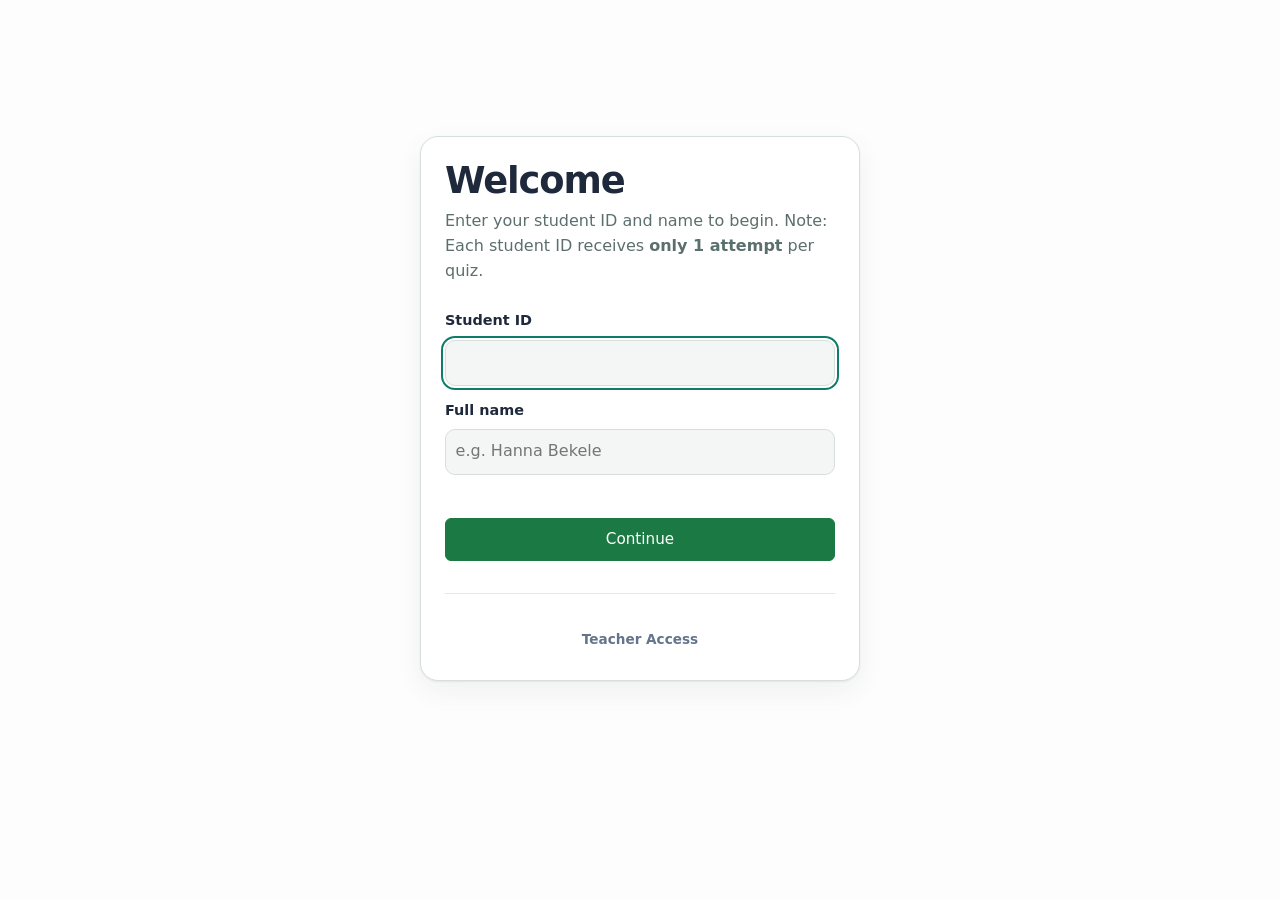
==== commit c8c0c949: "Update index.html" ====
--- a/index.html
+++ b/index.html
@@ -148,13 +148,6 @@
     height: 100%;
     background: var(--primary);
   }
-  .exp {
-    margin-top: 1rem;
-    padding: 0.85rem;
-    background: #f8fafc;
-    border-left: 4px solid var(--primary);
-    border-radius: 4px;
-  }
   .toast {
     position: fixed;
     bottom: 1.5rem;
@@ -175,6 +168,16 @@
     border-radius: 4px;
     font-size: 0.8rem;
     font-weight: 600;
+  }
+  .id-chip {
+    display: inline-flex;
+    align-items: center;
+    gap: 0.4rem;
+    padding: 0.3rem 0.6rem;
+    background: #f1f5f9;
+    border-radius: 4px;
+    font-size: 0.85rem;
+    font-family: monospace;
   }
 </style>
 </head>
@@ -200,11 +203,40 @@
   el.textContent = m; el.className = 'status ' + (c || '');
 });
 
-const ALLOWED_IDS = Array.from({length: 10}, (_, i) => 'vac' + (i + 1));
+/* ---- ID management & persistent store ---- */
+const DEFAULT_IDS = Array.from({length: 10}, (_, i) => 'vac' + (i + 1));
+const idStore = {
+  get() {
+    return lsJSON('qm-allowed-ids', DEFAULT_IDS);
+  },
+  add(newId) {
+    const list = this.get();
+    const clean = normId(newId);
+    if (!list.includes(clean)) {
+      list.push(clean);
+      lsSet('qm-allowed-ids', JSON.stringify(list));
+    }
+    return list;
+  },
+  generate(prefix = 'vac') {
+    const list = this.get();
+    let maxNum = 0;
+    const re = new RegExp('^' + prefix + '(\\d+)$');
+    for (const id of list) {
+      const m = id.match(re);
+      if (m) maxNum = Math.max(maxNum, parseInt(m[1], 10));
+    }
+    const nextId = prefix + (maxNum + 1);
+    this.add(nextId);
+    return nextId;
+  }
+};
+
+const TEACHER_PIN = '1234';
 const RESULTS_URL = '';
 const TAGLINE = 'Only one attempt is allowed per student ID. Questions are arranged uniquely for you.';
 const normId = s => s.replace(/\s+/g, '').toLowerCase();
-const isAllowed = id => ALLOWED_IDS.includes(normId(id));
+const isAllowed = id => idStore.get().includes(normId(id));
 
 /* ---- data ---- */
 const SAMPLE = [
@@ -335,10 +367,21 @@
   $('#app').innerHTML = `<div class="reg panel"><h1>Welcome</h1>
   <p class="lede">Enter your student ID and name to begin. Note: Each student ID receives <strong>only 1 attempt</strong> per quiz.</p>
   <form id="reg" novalidate>
-    <label class="f" for="r-id">Student ID</label><input type="text" id="r-id" maxlength="30" autocomplete="off">
-    <label class="f" for="r-name">Full name</label><input type="text" id="r-name" maxlength="60" autocomplete="name" placeholder="e.g. Hanna Bekele">
-    <p class="status err" id="r-err" aria-live="polite"></p>
-    <button class="btn primary">Continue</button></form></div>`;
+    <label class="f" for="r-id" style="font-weight:600;display:block;margin-top:0.8rem">Student ID</label>
+    <input type="text" id="r-id" maxlength="30" autocomplete="off" style="width:100%;padding:0.6rem;box-sizing:border-box;margin-top:0.2rem">
+    
+    <label class="f" for="r-name" style="font-weight:600;display:block;margin-top:0.8rem">Full name</label>
+    <input type="text" id="r-name" maxlength="60" autocomplete="name" placeholder="e.g. Hanna Bekele" style="width:100%;padding:0.6rem;box-sizing:border-box;margin-top:0.2rem">
+    
+    <p class="status err" id="r-err" aria-live="polite" style="color:var(--danger);margin:0.5rem 0"></p>
+    <button class="btn primary" style="width:100%;margin-top:0.5rem">Continue</button>
+  </form>
+  
+  <div style="margin-top:2rem;padding-top:1rem;border-top:1px solid #e2e8f0;text-align:center;">
+    <button class="btn ghost sm" id="btn-open-teacher" type="button" style="color:var(--text-muted);font-size:0.85rem">Teacher Access</button>
+  </div>
+  </div>`;
+  
   $('#r-id').focus();
   $('#reg').onsubmit = e => {
     e.preventDefault();
@@ -348,6 +391,92 @@
     if (name.length < 2) return err('Enter your full name.');
     me.set(id, name);
     route();
+  };
+
+  $('#btn-open-teacher').onclick = viewTeacherLogin;
+}
+
+function viewTeacherLogin() {
+  $('#app').innerHTML = `<div class="panel" style="padding:1.5rem;border:1px solid #e2e8f0;border-radius:8px">
+    <h2>Teacher Login</h2>
+    <p style="color:var(--text-muted)">Enter Teacher PIN to manage and generate student IDs.</p>
+    <form id="t-form">
+      <label style="font-weight:600;display:block;margin-top:1rem">Teacher PIN</label>
+      <input type="password" id="t-pin" placeholder="Default PIN: 1234" style="width:100%;padding:0.6rem;box-sizing:border-box;margin-top:0.3rem">
+      <p class="status err" id="t-err" style="color:var(--danger);margin:0.5rem 0"></p>
+      <div style="display:flex;gap:0.5rem;margin-top:1rem">
+        <button class="btn primary">Login</button>
+        <button type="button" class="btn ghost" id="t-back">Cancel</button>
+      </div>
+    </form>
+  </div>`;
+  $('#t-pin').focus();
+  $('#t-back').onclick = viewRegister;
+  $('#t-form').onsubmit = e => {
+    e.preventDefault();
+    if ($('#t-pin').value === TEACHER_PIN) {
+      viewTeacherDashboard();
+    } else {
+      setStatus('t-err', 'Incorrect PIN. Try 1234.', 'err');
+    }
+  };
+}
+
+function viewTeacherDashboard() {
+  const renderList = () => {
+    const ids = idStore.get();
+    const attempts = lsJSON('qm-att', {});
+    $('#t-count').textContent = ids.length;
+    $('#t-list').innerHTML = ids.map(id => {
+      const hasUsed = Object.keys(attempts).some(k => k.startsWith(id + ':'));
+      return `<span class="id-chip">${id} ${hasUsed ? '<b style="color:var(--danger)">● used</b>' : '<b style="color:var(--primary)">● new</b>'}</span>`;
+    }).join(' ');
+  };
+
+  $('#app').innerHTML = `<div class="panel" style="padding:1.5rem;border:1px solid #e2e8f0;border-radius:8px">
+    <div style="display:flex;justify-content:space-between;align-items:center;">
+      <h2 style="margin:0">Teacher Dashboard</h2>
+      <button class="btn ghost sm" id="t-exit">Exit to Login</button>
+    </div>
+    <p style="color:var(--text-muted);margin:0.5rem 0 1.5rem">Generate unique student IDs to share with your students.</p>
+    
+    <div style="background:#f8fafc;padding:1rem;border-radius:6px;border:1px solid #e2e8f0;margin-bottom:1.5rem">
+      <h3 style="margin-top:0">Generate Student ID</h3>
+      <div style="display:flex;gap:0.5rem;flex-wrap:wrap">
+        <button class="btn primary" id="btn-gen-one">+ Generate Next ID</button>
+        <button class="btn" id="btn-gen-batch">+ Generate 5 IDs</button>
+      </div>
+      <p id="t-msg" style="margin:0.5rem 0 0;font-weight:600;color:var(--primary)"></p>
+    </div>
+
+    <div style="display:flex;justify-content:space-between;align-items:center;margin-bottom:0.5rem">
+      <h3 style="margin:0">Active Student IDs (<span id="t-count">0</span>)</h3>
+      <button class="btn sm" id="btn-copy-all">Copy All IDs</button>
+    </div>
+    <div id="t-list" style="display:flex;flex-wrap:wrap;gap:0.4rem;max-height:220px;overflow-y:auto;padding:0.75rem;background:#fff;border:1px solid #e2e8f0;border-radius:6px"></div>
+  </div>`;
+
+  renderList();
+
+  $('#t-exit').onclick = viewRegister;
+
+  $('#btn-gen-one').onclick = () => {
+    const newId = idStore.generate('vac');
+    renderList();
+    $('#t-msg').textContent = `Created ID: ${newId}`;
+    toast(`Generated ID: ${newId}`);
+  };
+
+  $('#btn-gen-batch').onclick = () => {
+    let created = [];
+    for (let i = 0; i < 5; i++) created.push(idStore.generate('vac'));
+    renderList();
+    $('#t-msg').textContent = `Generated 5 IDs: ${created.join(', ')}`;
+    toast('5 IDs successfully generated!');
+  };
+
+  $('#btn-copy-all').onclick = () => {
+    navigator.clipboard?.writeText(idStore.get().join(', ')).then(() => toast('All IDs copied to clipboard!'));
   };
 }
 
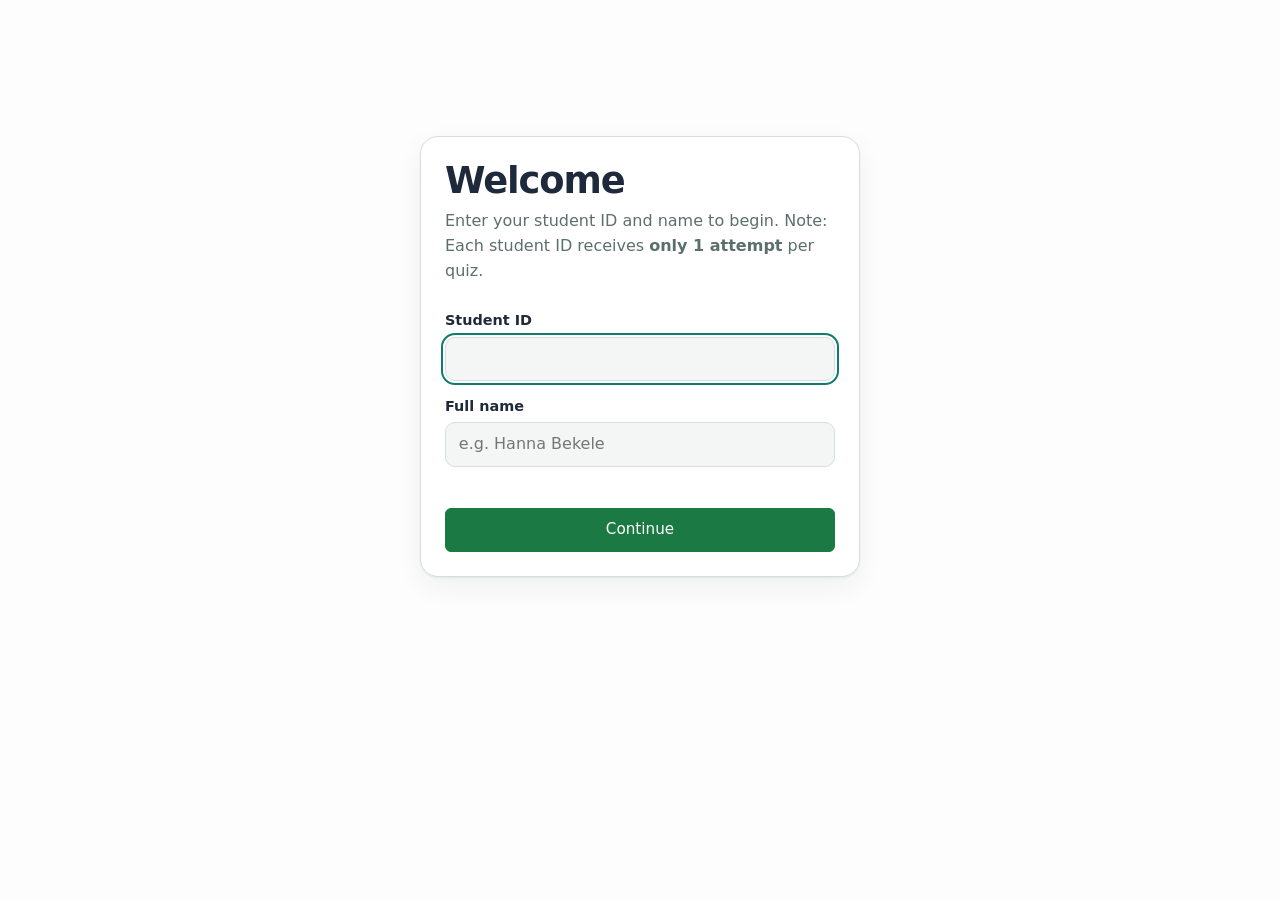
==== commit 77b7f0fe: "Update index.html" ====
--- a/index.html
+++ b/index.html
@@ -148,6 +148,13 @@
     height: 100%;
     background: var(--primary);
   }
+  .exp {
+    margin-top: 1rem;
+    padding: 0.85rem;
+    background: #f8fafc;
+    border-left: 4px solid var(--primary);
+    border-radius: 4px;
+  }
   .toast {
     position: fixed;
     bottom: 1.5rem;
@@ -168,16 +175,6 @@
     border-radius: 4px;
     font-size: 0.8rem;
     font-weight: 600;
-  }
-  .id-chip {
-    display: inline-flex;
-    align-items: center;
-    gap: 0.4rem;
-    padding: 0.3rem 0.6rem;
-    background: #f1f5f9;
-    border-radius: 4px;
-    font-size: 0.85rem;
-    font-family: monospace;
   }
 </style>
 </head>
@@ -203,40 +200,11 @@
   el.textContent = m; el.className = 'status ' + (c || '');
 });
 
-/* ---- ID management & persistent store ---- */
-const DEFAULT_IDS = Array.from({length: 10}, (_, i) => 'vac' + (i + 1));
-const idStore = {
-  get() {
-    return lsJSON('qm-allowed-ids', DEFAULT_IDS);
-  },
-  add(newId) {
-    const list = this.get();
-    const clean = normId(newId);
-    if (!list.includes(clean)) {
-      list.push(clean);
-      lsSet('qm-allowed-ids', JSON.stringify(list));
-    }
-    return list;
-  },
-  generate(prefix = 'vac') {
-    const list = this.get();
-    let maxNum = 0;
-    const re = new RegExp('^' + prefix + '(\\d+)$');
-    for (const id of list) {
-      const m = id.match(re);
-      if (m) maxNum = Math.max(maxNum, parseInt(m[1], 10));
-    }
-    const nextId = prefix + (maxNum + 1);
-    this.add(nextId);
-    return nextId;
-  }
-};
-
-const TEACHER_PIN = '1234';
+const ALLOWED_IDS = Array.from({length: 10}, (_, i) => 'vac' + (i + 1));
 const RESULTS_URL = '';
 const TAGLINE = 'Only one attempt is allowed per student ID. Questions are arranged uniquely for you.';
 const normId = s => s.replace(/\s+/g, '').toLowerCase();
-const isAllowed = id => idStore.get().includes(normId(id));
+const isAllowed = id => ALLOWED_IDS.includes(normId(id));
 
 /* ---- data ---- */
 const SAMPLE = [
@@ -367,21 +335,10 @@
   $('#app').innerHTML = `<div class="reg panel"><h1>Welcome</h1>
   <p class="lede">Enter your student ID and name to begin. Note: Each student ID receives <strong>only 1 attempt</strong> per quiz.</p>
   <form id="reg" novalidate>
-    <label class="f" for="r-id" style="font-weight:600;display:block;margin-top:0.8rem">Student ID</label>
-    <input type="text" id="r-id" maxlength="30" autocomplete="off" style="width:100%;padding:0.6rem;box-sizing:border-box;margin-top:0.2rem">
-    
-    <label class="f" for="r-name" style="font-weight:600;display:block;margin-top:0.8rem">Full name</label>
-    <input type="text" id="r-name" maxlength="60" autocomplete="name" placeholder="e.g. Hanna Bekele" style="width:100%;padding:0.6rem;box-sizing:border-box;margin-top:0.2rem">
-    
-    <p class="status err" id="r-err" aria-live="polite" style="color:var(--danger);margin:0.5rem 0"></p>
-    <button class="btn primary" style="width:100%;margin-top:0.5rem">Continue</button>
-  </form>
-  
-  <div style="margin-top:2rem;padding-top:1rem;border-top:1px solid #e2e8f0;text-align:center;">
-    <button class="btn ghost sm" id="btn-open-teacher" type="button" style="color:var(--text-muted);font-size:0.85rem">Teacher Access</button>
-  </div>
-  </div>`;
-  
+    <label class="f" for="r-id">Student ID</label><input type="text" id="r-id" maxlength="30" autocomplete="off">
+    <label class="f" for="r-name">Full name</label><input type="text" id="r-name" maxlength="60" autocomplete="name" placeholder="e.g. Hanna Bekele">
+    <p class="status err" id="r-err" aria-live="polite"></p>
+    <button class="btn primary">Continue</button></form></div>`;
   $('#r-id').focus();
   $('#reg').onsubmit = e => {
     e.preventDefault();
@@ -391,92 +348,6 @@
     if (name.length < 2) return err('Enter your full name.');
     me.set(id, name);
     route();
-  };
-
-  $('#btn-open-teacher').onclick = viewTeacherLogin;
-}
-
-function viewTeacherLogin() {
-  $('#app').innerHTML = `<div class="panel" style="padding:1.5rem;border:1px solid #e2e8f0;border-radius:8px">
-    <h2>Teacher Login</h2>
-    <p style="color:var(--text-muted)">Enter Teacher PIN to manage and generate student IDs.</p>
-    <form id="t-form">
-      <label style="font-weight:600;display:block;margin-top:1rem">Teacher PIN</label>
-      <input type="password" id="t-pin" placeholder="Default PIN: 1234" style="width:100%;padding:0.6rem;box-sizing:border-box;margin-top:0.3rem">
-      <p class="status err" id="t-err" style="color:var(--danger);margin:0.5rem 0"></p>
-      <div style="display:flex;gap:0.5rem;margin-top:1rem">
-        <button class="btn primary">Login</button>
-        <button type="button" class="btn ghost" id="t-back">Cancel</button>
-      </div>
-    </form>
-  </div>`;
-  $('#t-pin').focus();
-  $('#t-back').onclick = viewRegister;
-  $('#t-form').onsubmit = e => {
-    e.preventDefault();
-    if ($('#t-pin').value === TEACHER_PIN) {
-      viewTeacherDashboard();
-    } else {
-      setStatus('t-err', 'Incorrect PIN. Try 1234.', 'err');
-    }
-  };
-}
-
-function viewTeacherDashboard() {
-  const renderList = () => {
-    const ids = idStore.get();
-    const attempts = lsJSON('qm-att', {});
-    $('#t-count').textContent = ids.length;
-    $('#t-list').innerHTML = ids.map(id => {
-      const hasUsed = Object.keys(attempts).some(k => k.startsWith(id + ':'));
-      return `<span class="id-chip">${id} ${hasUsed ? '<b style="color:var(--danger)">● used</b>' : '<b style="color:var(--primary)">● new</b>'}</span>`;
-    }).join(' ');
-  };
-
-  $('#app').innerHTML = `<div class="panel" style="padding:1.5rem;border:1px solid #e2e8f0;border-radius:8px">
-    <div style="display:flex;justify-content:space-between;align-items:center;">
-      <h2 style="margin:0">Teacher Dashboard</h2>
-      <button class="btn ghost sm" id="t-exit">Exit to Login</button>
-    </div>
-    <p style="color:var(--text-muted);margin:0.5rem 0 1.5rem">Generate unique student IDs to share with your students.</p>
-    
-    <div style="background:#f8fafc;padding:1rem;border-radius:6px;border:1px solid #e2e8f0;margin-bottom:1.5rem">
-      <h3 style="margin-top:0">Generate Student ID</h3>
-      <div style="display:flex;gap:0.5rem;flex-wrap:wrap">
-        <button class="btn primary" id="btn-gen-one">+ Generate Next ID</button>
-        <button class="btn" id="btn-gen-batch">+ Generate 5 IDs</button>
-      </div>
-      <p id="t-msg" style="margin:0.5rem 0 0;font-weight:600;color:var(--primary)"></p>
-    </div>
-
-    <div style="display:flex;justify-content:space-between;align-items:center;margin-bottom:0.5rem">
-      <h3 style="margin:0">Active Student IDs (<span id="t-count">0</span>)</h3>
-      <button class="btn sm" id="btn-copy-all">Copy All IDs</button>
-    </div>
-    <div id="t-list" style="display:flex;flex-wrap:wrap;gap:0.4rem;max-height:220px;overflow-y:auto;padding:0.75rem;background:#fff;border:1px solid #e2e8f0;border-radius:6px"></div>
-  </div>`;
-
-  renderList();
-
-  $('#t-exit').onclick = viewRegister;
-
-  $('#btn-gen-one').onclick = () => {
-    const newId = idStore.generate('vac');
-    renderList();
-    $('#t-msg').textContent = `Created ID: ${newId}`;
-    toast(`Generated ID: ${newId}`);
-  };
-
-  $('#btn-gen-batch').onclick = () => {
-    let created = [];
-    for (let i = 0; i < 5; i++) created.push(idStore.generate('vac'));
-    renderList();
-    $('#t-msg').textContent = `Generated 5 IDs: ${created.join(', ')}`;
-    toast('5 IDs successfully generated!');
-  };
-
-  $('#btn-copy-all').onclick = () => {
-    navigator.clipboard?.writeText(idStore.get().join(', ')).then(() => toast('All IDs copied to clipboard!'));
   };
 }
 
